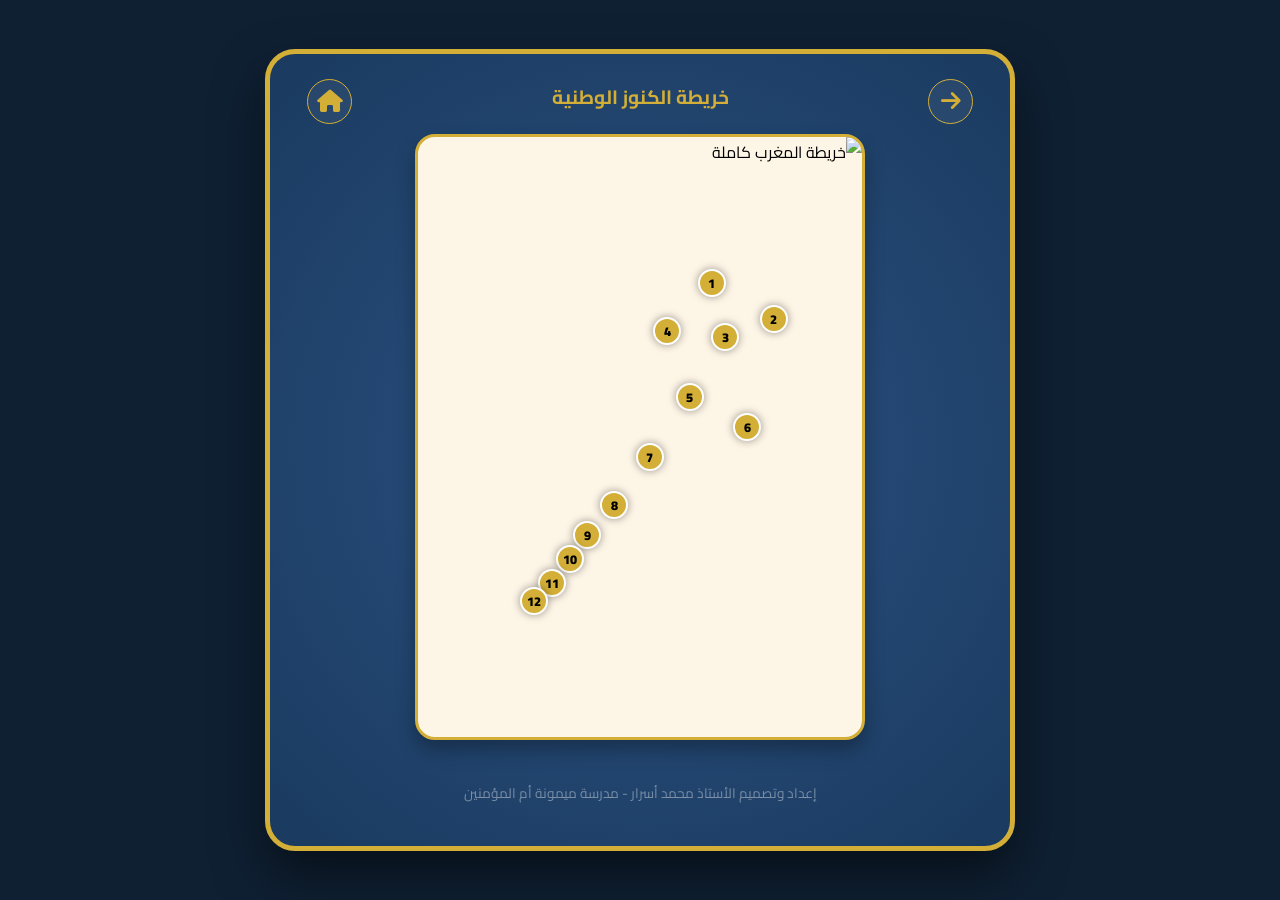
==== map_challenge.html @ 2861bd48 "Refactor map container and map styles Updated the .map-container and .morocco-map styles to improve " ====
<!DOCTYPE html>
<html lang="ar" dir="rtl">
<head>
    <meta charset="UTF-8">
    <meta name="viewport" content="width=device-width, initial-scale=1.0">
    <title>خريطة الكنوز - ميدان المعرفة</title>
    <link href="https://fonts.googleapis.com/css2?family=Cairo:wght@400;700;900&display=swap" rel="stylesheet">
    <link rel="stylesheet" href="https://cdnjs.cloudflare.com/ajax/libs/font-awesome/6.0.0/css/all.min.css">
    <link rel="stylesheet" href="style.css">
    <style>
        /* شريط الفرق */
        #teams-header {
            display: flex;
            justify-content: center;
            gap: 10px;
            width: 100%;
            margin: 15px 0;
            flex-wrap: wrap;
        }

        .team-score-box {
            background: rgba(255, 255, 255, 0.1);
            border: 1px solid var(--accent-color);
            padding: 5px 12px;
            border-radius: 12px;
            display: flex;
            flex-direction: column;
            align-items: center;
            min-width: 80px;
        }

        /* الحاوية الطولية لإصلاح مشكلة النزول */
/* الحاوية الطولية - نسخة الإصلاح الفوري */
.map-container {
    position: relative;
    width: 92%;
    max-width: 450px;
    min-height: 600px; /* هذا السطر يمنع الانكماش الذي ظهر في الصورة */
    margin: 10px auto;
    border: 3px solid var(--accent-color);
    border-radius: 20px;
    background: #fdf5e6;
    box-shadow: 0 10px 20px rgba(0,0,0,0.3);
    overflow: hidden;
}

.morocco-map {
    width: 100%;
    height: auto;
    min-height: 600px; /* لضمان تمدد الصورة طولياً */
    display: block;
    object-fit: cover;
}


        /* تنسيق النقاط الـ 12 */
        .map-point {
            position: absolute;
            width: 28px;
            height: 28px;
            background: var(--accent-color);
            border: 2px solid #fff;
            border-radius: 50%;
            display: flex;
            justify-content: center;
            align-items: center;
            color: #000;
            font-weight: 900;
            font-size: 0.8rem;
            cursor: pointer;
            box-shadow: 0 0 8px rgba(0,0,0,0.4);
            z-index: 10;
            transition: transform 0.2s;
        }

        .map-point:active { transform: scale(0.8); }

        /* الإحداثيات الدقيقة للخريطة الطولية (Portrait) */
        .p1 { top: 22%; left: 63%; }  /* طنجة */
        .p2 { top: 28%; left: 77%; }  /* وجدة */
        .p3 { top: 31%; left: 66%; }  /* فاس */
        .p4 { top: 30%; left: 53%; }  /* الرباط */
        .p5 { top: 41%; left: 58%; }  /* مراكش */
        .p6 { top: 46%; left: 71%; }  /* تافيلالت */
        .p7 { top: 51%; left: 49%; }  /* أكادير */
        .p8 { top: 59%; left: 41%; }  /* كلميم */
        .p9 { top: 64%; left: 35%; }  /* العيون */
        .p10 { top: 68%; left: 31%; } /* بوجدور */
        .p11 { top: 72%; left: 27%; } /* الداخلة */
        .p12 { top: 75%; left: 23%; } /* الكويرة */

        /* نافذة السؤال */
        .question-overlay {
            position: fixed;
            top: 0; left: 0; width: 100%; height: 100%;
            background: rgba(0,0,0,0.9);
            display: none;
            justify-content: center;
            align-items: center;
            z-index: 1000;
        }

        .question-card {
            background: #2c3e50;
            padding: 25px;
            border-radius: 20px;
            border: 3px solid var(--accent-color);
            width: 85%;
            text-align: center;
        }
    </style>
</head>
<body>

<div class="app-container">
    <div class="top-nav">
        <div class="nav-icon" onclick="location.href='modes.html'"><i class="fas fa-arrow-right"></i></div>
        <h2 style="color: var(--accent-color); font-size: 1.2rem;">خريطة الكنوز الوطنية</h2>
        <div class="nav-icon" onclick="location.href='index.html'"><i class="fas fa-home"></i></div>
    </div>

    <div id="teams-header"></div>

    <div class="map-container">
        <!-- تأكد من تسمية الصورة في مجلدك بهذا الاسم بالضبط -->
        <img src="watermarked_img_9363607304584003144.png" class="morocco-map" alt="خريطة المغرب كاملة">
        
        <div class="map-point p1" onclick="showQuestion(1)">1</div>
        <div class="map-point p2" onclick="showQuestion(2)">2</div>
        <div class="map-point p3" onclick="showQuestion(3)">3</div>
        <div class="map-point p4" onclick="showQuestion(4)">4</div>
        <div class="map-point p5" onclick="showQuestion(5)">5</div>
        <div class="map-point p6" onclick="showQuestion(6)">6</div>
        <div class="map-point p7" onclick="showQuestion(7)">7</div>
        <div class="map-point p8" onclick="showQuestion(8)">8</div>
        <div class="map-point p9" onclick="showQuestion(9)">9</div>
        <div class="map-point p10" onclick="showQuestion(10)">10</div>
        <div class="map-point p11" onclick="showQuestion(11)">11</div>
        <div class="map-point p12" onclick="showQuestion(12)">12</div>
    </div>

    <div id="qOverlay" class="question-overlay">
        <div class="question-card">
            <h3 id="qTitle" style="color: var(--accent-color); margin-bottom: 15px;"></h3>
            <div id="qContent" style="color: white; font-size: 1.1rem; margin-bottom: 20px;"></div>
            <button onclick="closeQuestion()" class="start-action" style="width:100%">إغلاق</button>
        </div>
    </div>

    <div class="master-signature">
        إعداد وتصميم الأستاذ محمد أسرار - مدرسة ميمونة أم المؤمنين
    </div>
</div>

<script>
    document.addEventListener('DOMContentLoaded', () => {
        const teams = JSON.parse(localStorage.getItem('midan_teams'));
        const header = document.getElementById('teams-header');
        if (teams && header) {
            teams.forEach(team => {
                header.innerHTML += `
                    <div class="team-score-box">
                        <span class="team-name">${team.name}</span>
                        <span class="team-points">${team.score} ن</span>
                    </div>`;
            });
        }
    });

    function showQuestion(num) {
        const overlay = document.getElementById('qOverlay');
        const content = document.getElementById('qContent');
        const title = document.getElementById('qTitle');
        title.innerText = `الكنز رقم ${num}`;
        content.innerText = "السؤال قادم من بنك الأسئلة الخاص بالأستاذ محمد أسرار...";
        overlay.style.display = 'flex';
    }

    function closeQuestion() {
        document.getElementById('qOverlay').style.display = 'none';
    }
</script>

</body>
</html>
---- style.css ----
:root {
    --primary-color: #1a3a5f;
    --accent-color: #d4af37;
    --bg-gradient: radial-gradient(circle, #2c5384 0%, #1a3a5f 100%);
    --white: #ffffff;
    --text-faded: rgba(255, 255, 255, 0.4);
}

* { box-sizing: border-box; margin: 0; padding: 0; }

body {
    font-family: 'Cairo', sans-serif;
    background-color: #0f2033;
    display: flex;
    justify-content: center;
    align-items: center;
    min-height: 100vh;
    padding: 10px;
}

.app-container {
    background: var(--bg-gradient);
    width: 100%;
    max-width: 750px;
    min-height: 85vh;
    border-radius: 30px;
    position: relative;
    display: flex;
    flex-direction: column;
    align-items: center;
    justify-content: space-between;
    padding: 40px 20px;
    box-shadow: 0 25px 50px rgba(0,0,0,0.5);
    border: 5px solid var(--accent-color);
}

.top-nav {
    position: absolute;
    top: 25px;
    width: 90%;
    display: flex;
    justify-content: space-between;
    z-index: 10;
}

.nav-icon {
    color: var(--accent-color);
    font-size: 1.4rem;
    cursor: pointer;
    background: rgba(255, 255, 255, 0.05);
    width: 45px;
    height: 45px;
    display: flex;
    justify-content: center;
    align-items: center;
    border-radius: 50%;
    border: 1px solid var(--accent-color);
    transition: 0.3s;
}

.nav-icon:hover {
    background: var(--accent-color);
    color: var(--primary-color);
}

.center-logo-area {
    flex: 1;
    display: flex;
    flex-direction: column;
    justify-content: center;
    align-items: center;
    margin-bottom: 20px;
    width: 100%;
}

.logo-frame {
    width: clamp(180px, 35vw, 250px);
    height: clamp(180px, 35vw, 250px);
    border-radius: 50%;
    border: 6px double var(--accent-color);
    display: flex;
    justify-content: center;
    align-items: center;
    background: #fff;
    box-shadow: 0 0 40px rgba(212, 175, 55, 0.4);
    margin-bottom: 15px;
    overflow: hidden;
}

.logo-frame img {
    width: 100%;
    height: 100%;
    object-fit: cover;
}

h1 {
    color: var(--accent-color);
    font-weight: 900;
    font-size: clamp(1.8rem, 6vw, 2.8rem);
    text-align: center;
    text-shadow: 2px 2px 5px rgba(0,0,0,0.3);
}

.interaction-box {
    width: 100%;
    max-width: 500px;
    text-align: center;
}

.instruction-text {
    color: white;
    margin-bottom: 12px;
}

.select-style {
    width: 100%;
    padding: 12px;
    border-radius: 12px;
    border: 2px solid var(--accent-color);
    background: var(--primary-color);
    color: var(--accent-color);
    font-family: 'Cairo';
    font-weight: bold;
    font-size: 1.1rem;
    cursor: pointer;
    outline: none;
    margin-bottom: 20px;
}

#teams-display {
    display: grid;
    grid-template-columns: repeat(auto-fit, minmax(130px, 1fr));
    gap: 10px;
    margin-top: 10px;
}

.team-input {
    padding: 12px;
    border-radius: 8px;
    border: none;
    text-align: center;
    font-family: 'Cairo';
    font-weight: bold;
    background: white;
    box-shadow: inset 0 2px 4px rgba(0,0,0,0.1);
}

.start-action {
    margin-top: 25px;
    padding: 15px 50px;
    border-radius: 40px;
    border: none;
    background: #27ae60;
    color: white;
    font-weight: bold;
    font-size: 1.2rem;
    cursor: pointer;
    display: none;
    box-shadow: 0 4px 15px rgba(39, 174, 96, 0.3);
    transition: 0.3s transform;
}

.start-action:active {
    transform: scale(0.95);
}

.master-signature {
    margin-top: 30px;
    font-size: 0.85rem;
    color: var(--text-faded);
    text-align: center;
}
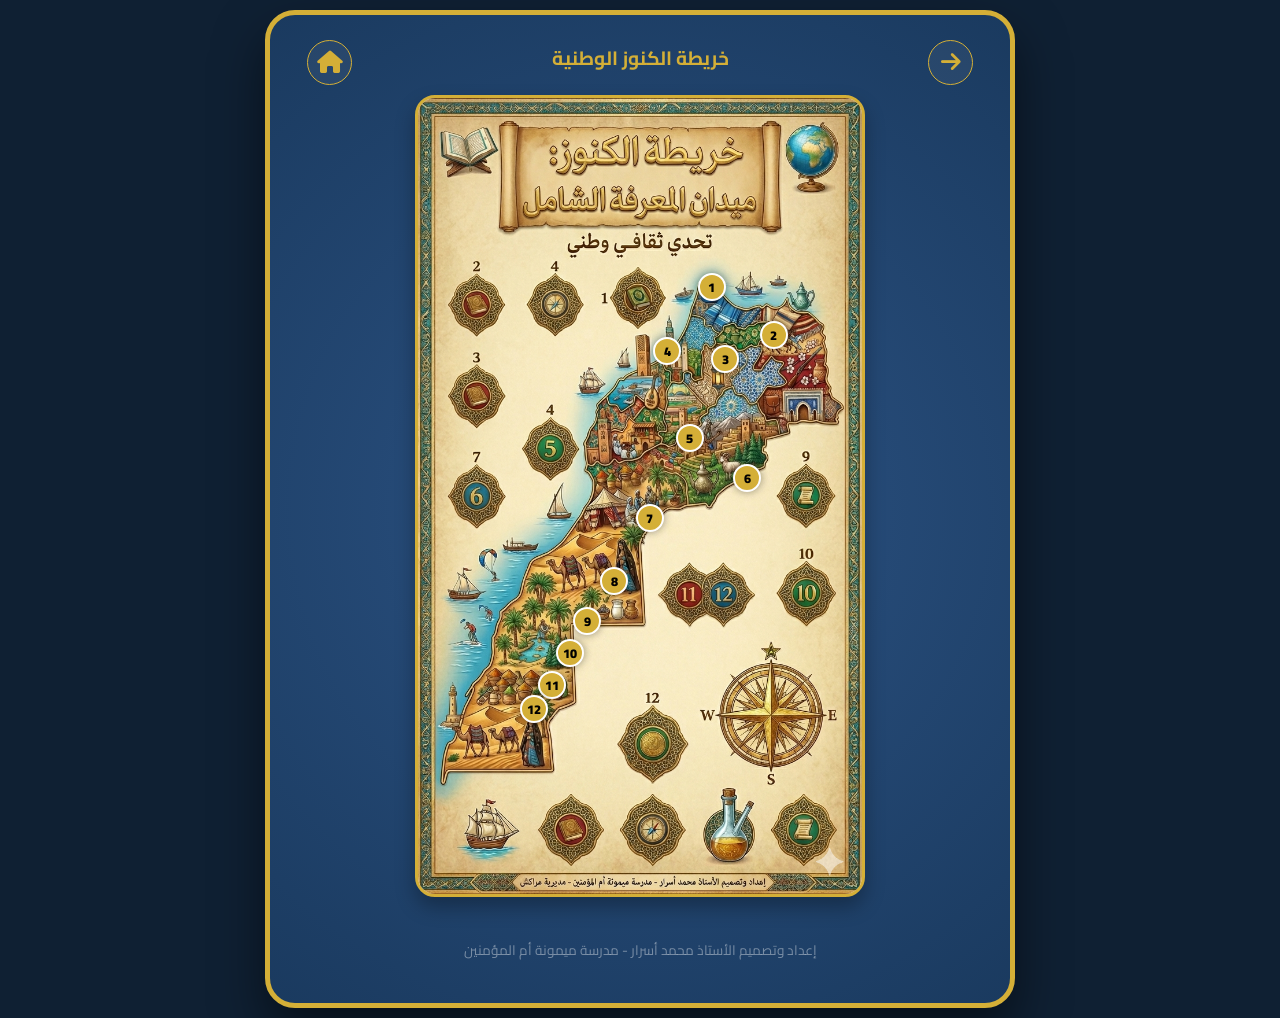
==== commit bf9776d6: "Update map image source in map_challenge.html" ====
--- a/map_challenge.html
+++ b/map_challenge.html
@@ -123,7 +123,7 @@
 
     <div class="map-container">
         <!-- تأكد من تسمية الصورة في مجلدك بهذا الاسم بالضبط -->
-        <img src="watermarked_img_9363607304584003144.png" class="morocco-map" alt="خريطة المغرب كاملة">
+        <img src="map.png" class="morocco-map" alt="خريطة المغرب كاملة">
         
         <div class="map-point p1" onclick="showQuestion(1)">1</div>
         <div class="map-point p2" onclick="showQuestion(2)">2</div>
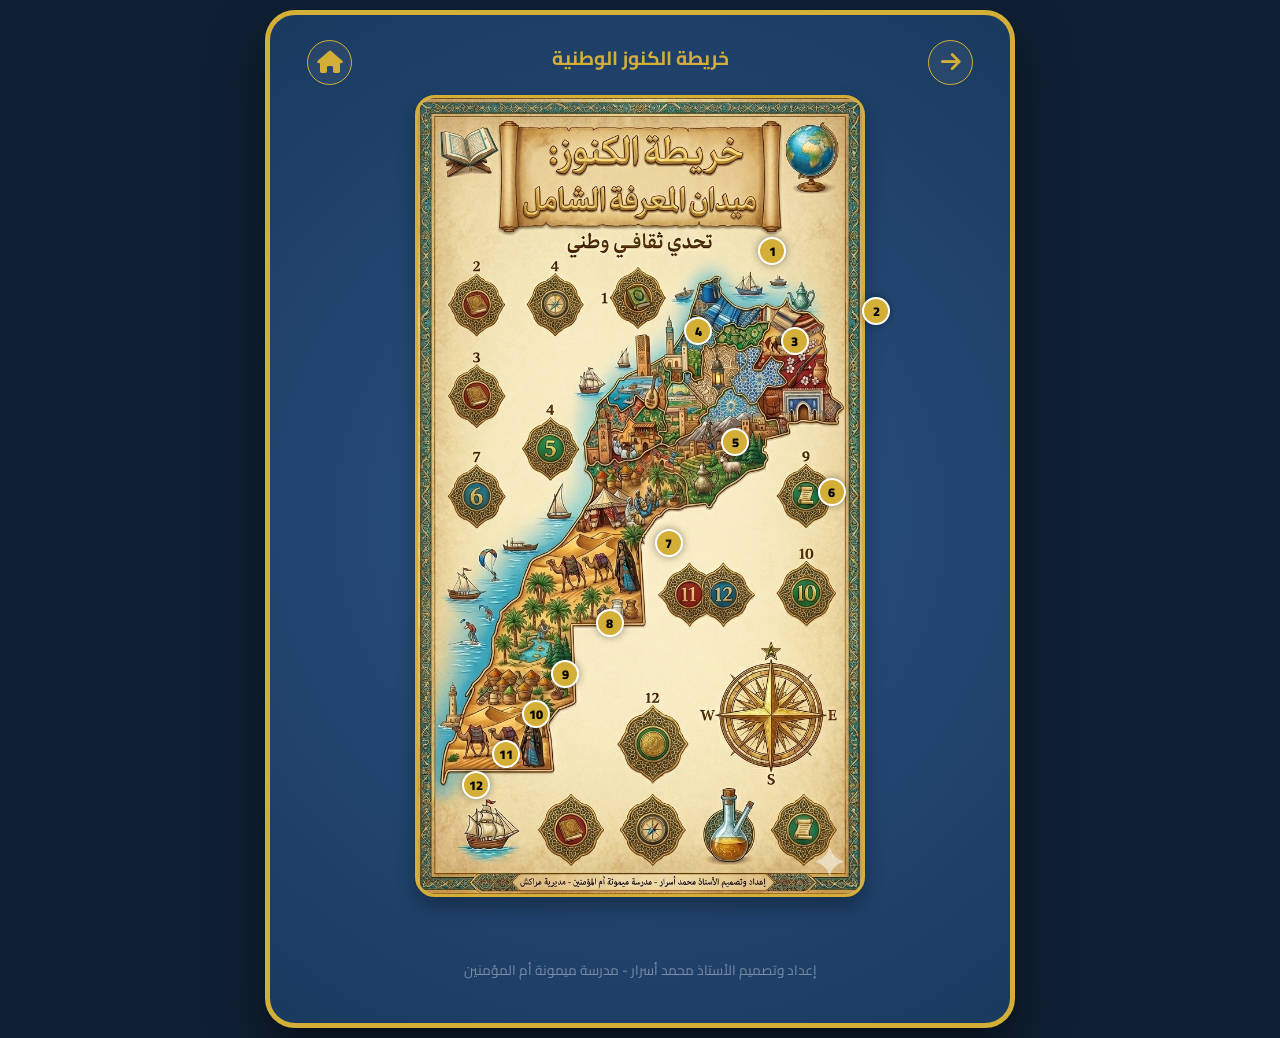
==== commit 3df47390: "Update map_challenge.html" ====
--- a/map_challenge.html
+++ b/map_challenge.html
@@ -32,6 +32,8 @@
         /* الحاوية الطولية لإصلاح مشكلة النزول */
 /* الحاوية الطولية - نسخة الإصلاح الفوري */
 .map-container {
+    <div id="flyer" class="flyer-dot"></div>
+    
     position: relative;
     width: 92%;
     max-width: 450px;
@@ -76,38 +78,63 @@
         .map-point:active { transform: scale(0.8); }
 
         /* الإحداثيات الدقيقة للخريطة الطولية (Portrait) */
-        .p1 { top: 22%; left: 63%; }  /* طنجة */
-        .p2 { top: 28%; left: 77%; }  /* وجدة */
-        .p3 { top: 31%; left: 66%; }  /* فاس */
-        .p4 { top: 30%; left: 53%; }  /* الرباط */
-        .p5 { top: 41%; left: 58%; }  /* مراكش */
-        .p6 { top: 46%; left: 71%; }  /* تافيلالت */
-        .p7 { top: 51%; left: 49%; }  /* أكادير */
-        .p8 { top: 59%; left: 41%; }  /* كلميم */
-        .p9 { top: 64%; left: 35%; }  /* العيون */
-        .p10 { top: 68%; left: 31%; } /* بوجدور */
-        .p11 { top: 72%; left: 27%; } /* الداخلة */
-        .p12 { top: 75%; left: 23%; } /* الكويرة */
+        /* الإحداثيات النهائية لتطابق أيقونات الخريطة الطولية */
+.p1 { top: 22%; left: 66%; }  
+.p2 { top: 28%; left: 80%; }  
+.p3 { top: 31%; left: 69%; }  
+.p4 { top: 30%; left: 56%; }  
+.p5 { top: 41%; left: 61%; }  
+.p6 { top: 46%; left: 74%; }  
+.p7 { top: 51%; left: 52%; }  
+.p8 { top: 59%; left: 44%; }  
+.p9 { top: 64%; left: 38%; }  
+.p10 { top: 68%; left: 34%; } 
+.p11 { top: 72%; left: 30%; } 
+.p12 { top: 75%; left: 26%; } 
+
+/* أنيميشن الشعاع الطائر */
+.flyer-dot {
+    position: absolute;
+    width: 25px;
+    height: 25px;
+    background: var(--accent-color);
+    border-radius: 50%;
+    box-shadow: 0 0 20px #fff;
+    z-index: 100;
+    display: none;
+    transition: all 0.7s cubic-bezier(0.175, 0.885, 0.32, 1.275);
+}
 
         /* نافذة السؤال */
-        .question-overlay {
-            position: fixed;
-            top: 0; left: 0; width: 100%; height: 100%;
-            background: rgba(0,0,0,0.9);
-            display: none;
-            justify-content: center;
-            align-items: center;
-            z-index: 1000;
-        }
-
-        .question-card {
-            background: #2c3e50;
-            padding: 25px;
-            border-radius: 20px;
-            border: 3px solid var(--accent-color);
-            width: 85%;
-            text-align: center;
-        }
+        let lastPoint = null;
+
+function showQuestion(num, element) {
+    const flyer = document.getElementById('flyer');
+    const overlay = document.getElementById('qOverlay');
+    
+    // إذا كانت هذه ليست المرة الأولى، اجعل الشعاع يطير
+    if (lastPoint) {
+        flyer.style.display = 'block';
+        flyer.style.top = lastPoint.style.top;
+        flyer.style.left = lastPoint.style.left;
+        
+        setTimeout(() => {
+            flyer.style.top = element.style.top;
+            flyer.style.left = element.style.left;
+        }, 10);
+    }
+    
+    lastPoint = element; // حفظ النقطة الحالية للمرة القادمة
+
+    // إظهار نافذة السؤال بعد انتهاء الطيران (700ms)
+    setTimeout(() => {
+        flyer.style.display = 'none';
+        document.getElementById('qTitle').innerText = `الكنز رقم ${num}`;
+        document.getElementById('qContent').innerText = "جاري جلب السؤال من بنك أسئلة الأستاذ محمد أسرار...";
+        overlay.style.display = 'flex';
+    }, 700);
+}
+
     </style>
 </head>
 <body>
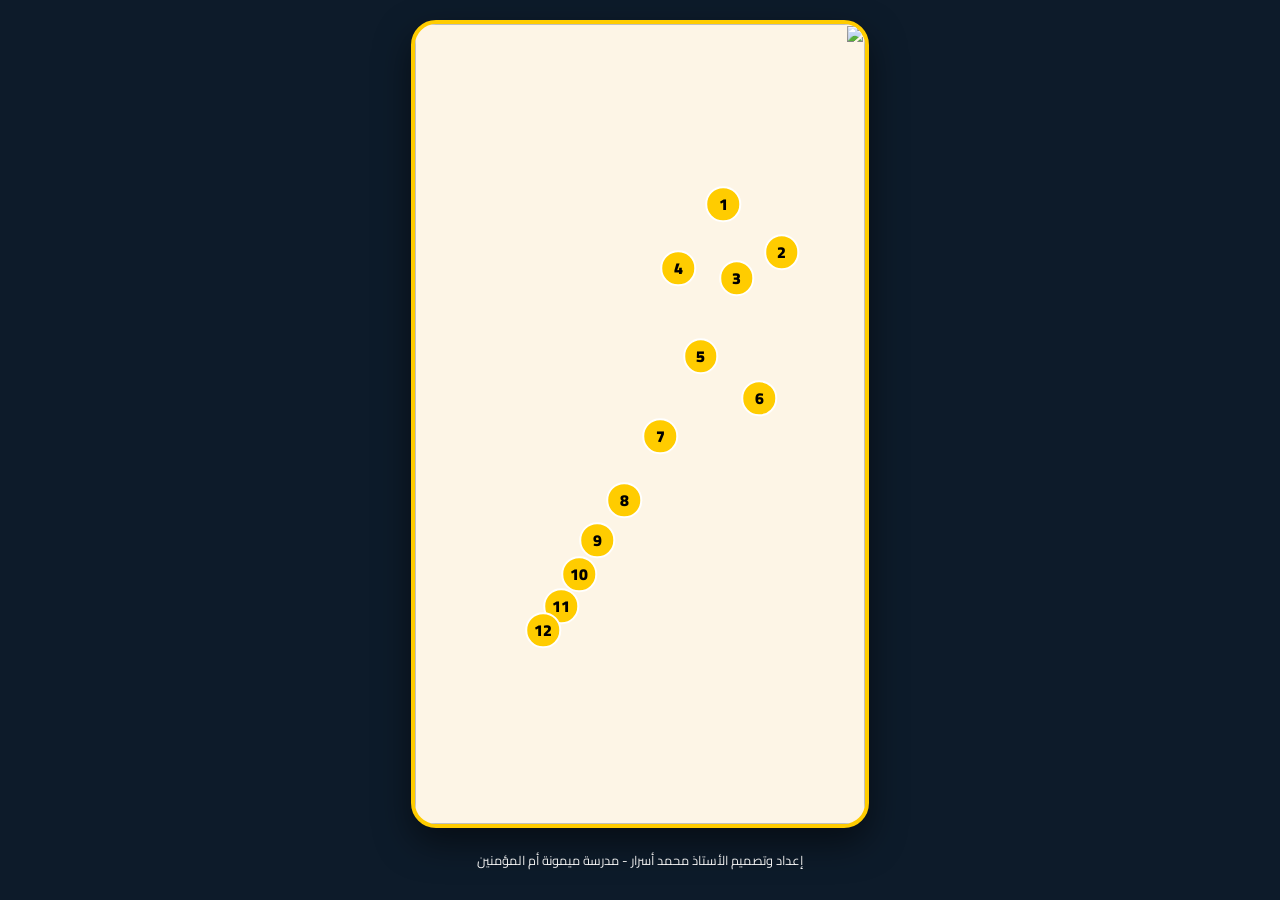
==== commit 6a10642b: "Update map_challenge.html" ====
--- a/map_challenge.html
+++ b/map_challenge.html
@@ -3,208 +3,151 @@
 <head>
     <meta charset="UTF-8">
     <meta name="viewport" content="width=device-width, initial-scale=1.0">
-    <title>خريطة الكنوز - ميدان المعرفة</title>
-    <link href="https://fonts.googleapis.com/css2?family=Cairo:wght@400;700;900&display=swap" rel="stylesheet">
-    <link rel="stylesheet" href="https://cdnjs.cloudflare.com/ajax/libs/font-awesome/6.0.0/css/all.min.css">
-    <link rel="stylesheet" href="style.css">
+    <title>خريطة الكنوز - ميدان المعرفة الشامل</title>
+    <link href="https://fonts.googleapis.com/css2?family=Cairo:wght@700;900&display=swap" rel="stylesheet">
     <style>
-        /* شريط الفرق */
-        #teams-header {
-            display: flex;
-            justify-content: center;
-            gap: 10px;
-            width: 100%;
-            margin: 15px 0;
-            flex-wrap: wrap;
+        :root { --accent-color: #ffcc00; }
+        body { background-color: #0d1b2a; font-family: 'Cairo', sans-serif; margin: 0; padding: 0; }
+
+        /* الحاوية المرنة للحاسوب والهاتف */
+        .map-container {
+            position: relative;
+            width: 95%;
+            max-width: 450px; /* يحافظ على تناسقها في الحاسوب */
+            aspect-ratio: 9 / 16; /* يثبت نسبة أبعاد الصورة */
+            margin: 20px auto;
+            border: 4px solid var(--accent-color);
+            border-radius: 25px;
+            background: #fdf5e6;
+            overflow: hidden;
+            box-shadow: 0 15px 35px rgba(0,0,0,0.5);
         }
 
-        .team-score-box {
-            background: rgba(255, 255, 255, 0.1);
-            border: 1px solid var(--accent-color);
-            padding: 5px 12px;
-            border-radius: 12px;
-            display: flex;
-            flex-direction: column;
-            align-items: center;
-            min-width: 80px;
+        .morocco-map {
+            width: 100%;
+            height: 100%;
+            display: block;
+            object-fit: cover;
         }
 
-        /* الحاوية الطولية لإصلاح مشكلة النزول */
-/* الحاوية الطولية - نسخة الإصلاح الفوري */
-.map-container {
-    <div id="flyer" class="flyer-dot"></div>
-    
-    position: relative;
-    width: 92%;
-    max-width: 450px;
-    min-height: 600px; /* هذا السطر يمنع الانكماش الذي ظهر في الصورة */
-    margin: 10px auto;
-    border: 3px solid var(--accent-color);
-    border-radius: 20px;
-    background: #fdf5e6;
-    box-shadow: 0 10px 20px rgba(0,0,0,0.3);
-    overflow: hidden;
-}
-
-.morocco-map {
-    width: 100%;
-    height: auto;
-    min-height: 600px; /* لضمان تمدد الصورة طولياً */
-    display: block;
-    object-fit: cover;
-}
-
-
-        /* تنسيق النقاط الـ 12 */
+        /* تنسيق النقاط - مرن بالنسبة المئوية */
         .map-point {
             position: absolute;
-            width: 28px;
-            height: 28px;
+            width: 7%; /* حجم النقطة يتغير آلياً مع حجم الخريطة */
+            aspect-ratio: 1/1;
             background: var(--accent-color);
-            border: 2px solid #fff;
+            color: #000;
             border-radius: 50%;
             display: flex;
             justify-content: center;
             align-items: center;
-            color: #000;
             font-weight: 900;
-            font-size: 0.8rem;
+            font-size: clamp(10px, 3vw, 16px); /* حجم خط مرن */
+            border: 2px solid #fff;
             cursor: pointer;
-            box-shadow: 0 0 8px rgba(0,0,0,0.4);
             z-index: 10;
+            transform: translate(-50%, -50%); /* يضمن تمركز النقطة فوق الزخرفة */
             transition: transform 0.2s;
         }
 
-        .map-point:active { transform: scale(0.8); }
+        .map-point:hover { transform: translate(-50%, -50%) scale(1.2); }
 
-        /* الإحداثيات الدقيقة للخريطة الطولية (Portrait) */
-        /* الإحداثيات النهائية لتطابق أيقونات الخريطة الطولية */
-.p1 { top: 22%; left: 66%; }  
-.p2 { top: 28%; left: 80%; }  
-.p3 { top: 31%; left: 69%; }  
-.p4 { top: 30%; left: 56%; }  
-.p5 { top: 41%; left: 61%; }  
-.p6 { top: 46%; left: 74%; }  
-.p7 { top: 51%; left: 52%; }  
-.p8 { top: 59%; left: 44%; }  
-.p9 { top: 64%; left: 38%; }  
-.p10 { top: 68%; left: 34%; } 
-.p11 { top: 72%; left: 30%; } 
-.p12 { top: 75%; left: 26%; } 
+        /* الإحداثيات النهائية الدقيقة (بناءً على الصورة 1000046152.jpg) */
+        .p1 { top: 22.5%; left: 68.5%; }  
+        .p2 { top: 28.5%; left: 81.5%; }  
+        .p3 { top: 31.8%; left: 71.5%; }  
+        .p4 { top: 30.5%; left: 58.5%; }  
+        .p5 { top: 41.5%; left: 63.5%; }  
+        .p6 { top: 46.8%; left: 76.5%; }  
+        .p7 { top: 51.5%; left: 54.5%; }  
+        .p8 { top: 59.5%; left: 46.5%; }  
+        .p9 { top: 64.5%; left: 40.5%; }  
+        .p10 { top: 68.8%; left: 36.5%; } 
+        .p11 { top: 72.8%; left: 32.5%; } 
+        .p12 { top: 75.8%; left: 28.5%; } 
 
-/* أنيميشن الشعاع الطائر */
-.flyer-dot {
-    position: absolute;
-    width: 25px;
-    height: 25px;
-    background: var(--accent-color);
-    border-radius: 50%;
-    box-shadow: 0 0 20px #fff;
-    z-index: 100;
-    display: none;
-    transition: all 0.7s cubic-bezier(0.175, 0.885, 0.32, 1.275);
-}
+        /* أنيميشن الشعاع الطائر */
+        .flyer-dot {
+            position: absolute;
+            width: 6%;
+            aspect-ratio: 1/1;
+            background: gold;
+            border-radius: 50%;
+            box-shadow: 0 0 20px #fff;
+            z-index: 100;
+            display: none;
+            pointer-events: none;
+            transition: all 0.7s cubic-bezier(0.175, 0.885, 0.32, 1.275);
+            transform: translate(-50%, -50%);
+        }
 
-        /* نافذة السؤال */
-        let lastPoint = null;
-
-function showQuestion(num, element) {
-    const flyer = document.getElementById('flyer');
-    const overlay = document.getElementById('qOverlay');
-    
-    // إذا كانت هذه ليست المرة الأولى، اجعل الشعاع يطير
-    if (lastPoint) {
-        flyer.style.display = 'block';
-        flyer.style.top = lastPoint.style.top;
-        flyer.style.left = lastPoint.style.left;
-        
-        setTimeout(() => {
-            flyer.style.top = element.style.top;
-            flyer.style.left = element.style.left;
-        }, 10);
-    }
-    
-    lastPoint = element; // حفظ النقطة الحالية للمرة القادمة
-
-    // إظهار نافذة السؤال بعد انتهاء الطيران (700ms)
-    setTimeout(() => {
-        flyer.style.display = 'none';
-        document.getElementById('qTitle').innerText = `الكنز رقم ${num}`;
-        document.getElementById('qContent').innerText = "جاري جلب السؤال من بنك أسئلة الأستاذ محمد أسرار...";
-        overlay.style.display = 'flex';
-    }, 700);
-}
-
+        .master-signature {
+            text-align: center;
+            color: white;
+            font-size: 0.8rem;
+            margin-bottom: 20px;
+        }
     </style>
 </head>
 <body>
 
-<div class="app-container">
-    <div class="top-nav">
-        <div class="nav-icon" onclick="location.href='modes.html'"><i class="fas fa-arrow-right"></i></div>
-        <h2 style="color: var(--accent-color); font-size: 1.2rem;">خريطة الكنوز الوطنية</h2>
-        <div class="nav-icon" onclick="location.href='index.html'"><i class="fas fa-home"></i></div>
-    </div>
+<div class="map-container">
+    <!-- صورة الخريطة -->
+    <img src="watermarked_img_9363607304584003144.png" class="morocco-map">
+    
+    <!-- عنصر الشعاع الطائر -->
+    <div id="flyer" class="flyer-dot"></div>
+    
+    <!-- نقاط الكنوز -->
+    <div class="map-point p1" onclick="showQuestion(1, this)">1</div>
+    <div class="map-point p2" onclick="showQuestion(2, this)">2</div>
+    <div class="map-point p3" onclick="showQuestion(3, this)">3</div>
+    <div class="map-point p4" onclick="showQuestion(4, this)">4</div>
+    <div class="map-point p5" onclick="showQuestion(5, this)">5</div>
+    <div class="map-point p6" onclick="showQuestion(6, this)">6</div>
+    <div class="map-point p7" onclick="showQuestion(7, this)">7</div>
+    <div class="map-point p8" onclick="showQuestion(8, this)">8</div>
+    <div class="map-point p9" onclick="showQuestion(9, this)">9</div>
+    <div class="map-point p10" onclick="showQuestion(10, this)">10</div>
+    <div class="map-point p11" onclick="showQuestion(11, this)">11</div>
+    <div class="map-point p12" onclick="showQuestion(12, this)">12</div>
+</div>
 
-    <div id="teams-header"></div>
-
-    <div class="map-container">
-        <!-- تأكد من تسمية الصورة في مجلدك بهذا الاسم بالضبط -->
-        <img src="map.png" class="morocco-map" alt="خريطة المغرب كاملة">
-        
-        <div class="map-point p1" onclick="showQuestion(1)">1</div>
-        <div class="map-point p2" onclick="showQuestion(2)">2</div>
-        <div class="map-point p3" onclick="showQuestion(3)">3</div>
-        <div class="map-point p4" onclick="showQuestion(4)">4</div>
-        <div class="map-point p5" onclick="showQuestion(5)">5</div>
-        <div class="map-point p6" onclick="showQuestion(6)">6</div>
-        <div class="map-point p7" onclick="showQuestion(7)">7</div>
-        <div class="map-point p8" onclick="showQuestion(8)">8</div>
-        <div class="map-point p9" onclick="showQuestion(9)">9</div>
-        <div class="map-point p10" onclick="showQuestion(10)">10</div>
-        <div class="map-point p11" onclick="showQuestion(11)">11</div>
-        <div class="map-point p12" onclick="showQuestion(12)">12</div>
-    </div>
-
-    <div id="qOverlay" class="question-overlay">
-        <div class="question-card">
-            <h3 id="qTitle" style="color: var(--accent-color); margin-bottom: 15px;"></h3>
-            <div id="qContent" style="color: white; font-size: 1.1rem; margin-bottom: 20px;"></div>
-            <button onclick="closeQuestion()" class="start-action" style="width:100%">إغلاق</button>
-        </div>
-    </div>
-
-    <div class="master-signature">
-        إعداد وتصميم الأستاذ محمد أسرار - مدرسة ميمونة أم المؤمنين
-    </div>
+<div class="master-signature">
+    إعداد وتصميم الأستاذ محمد أسرار - مدرسة ميمونة أم المؤمنين
 </div>
 
 <script>
-    document.addEventListener('DOMContentLoaded', () => {
-        const teams = JSON.parse(localStorage.getItem('midan_teams'));
-        const header = document.getElementById('teams-header');
-        if (teams && header) {
-            teams.forEach(team => {
-                header.innerHTML += `
-                    <div class="team-score-box">
-                        <span class="team-name">${team.name}</span>
-                        <span class="team-points">${team.score} ن</span>
-                    </div>`;
-            });
+    let lastPoint = null;
+
+    function showQuestion(num, element) {
+        const flyer = document.getElementById('flyer');
+        
+        // جلب الإحداثيات بالنسبة المئوية
+        const targetTop = element.style.top || window.getComputedStyle(element).top;
+        const targetLeft = element.style.left || window.getComputedStyle(element).left;
+
+        if (lastPoint) {
+            // إعداد نقطة الانطلاق
+            flyer.style.display = 'block';
+            flyer.style.top = lastPoint.style.top || window.getComputedStyle(lastPoint).top;
+            flyer.style.left = lastPoint.style.left || window.getComputedStyle(lastPoint).left;
+            
+            // بدء الطيران
+            setTimeout(() => {
+                flyer.style.top = targetTop;
+                flyer.style.left = targetLeft;
+            }, 50);
         }
-    });
 
-    function showQuestion(num) {
-        const overlay = document.getElementById('qOverlay');
-        const content = document.getElementById('qContent');
-        const title = document.getElementById('qTitle');
-        title.innerText = `الكنز رقم ${num}`;
-        content.innerText = "السؤال قادم من بنك الأسئلة الخاص بالأستاذ محمد أسرار...";
-        overlay.style.display = 'flex';
-    }
+        lastPoint = element;
 
-    function closeQuestion() {
-        document.getElementById('qOverlay').style.display = 'none';
+        // فتح السؤال بعد الوصول
+        setTimeout(() => {
+            flyer.style.display = 'none';
+            console.log("فتح كنز رقم: " + num);
+            // أضف هنا الكود الذي يظهر نافذة السؤال
+        }, 800);
     }
 </script>
 
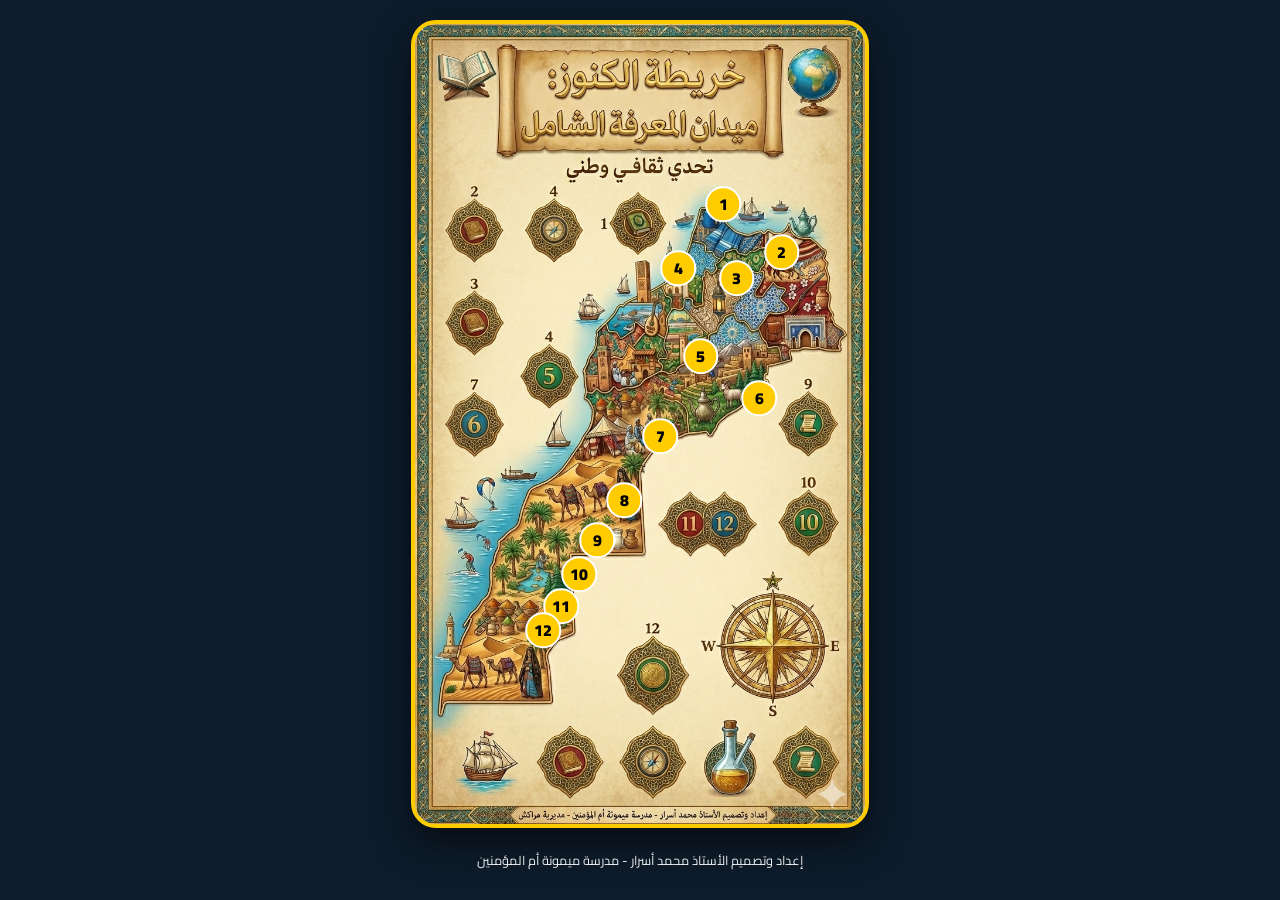
==== commit 2bb1293a: "Update map image source in map_challenge.html" ====
--- a/map_challenge.html
+++ b/map_challenge.html
@@ -93,7 +93,7 @@
 
 <div class="map-container">
     <!-- صورة الخريطة -->
-    <img src="watermarked_img_9363607304584003144.png" class="morocco-map">
+    <img src="map.png" class="morocco-map">
     
     <!-- عنصر الشعاع الطائر -->
     <div id="flyer" class="flyer-dot"></div>
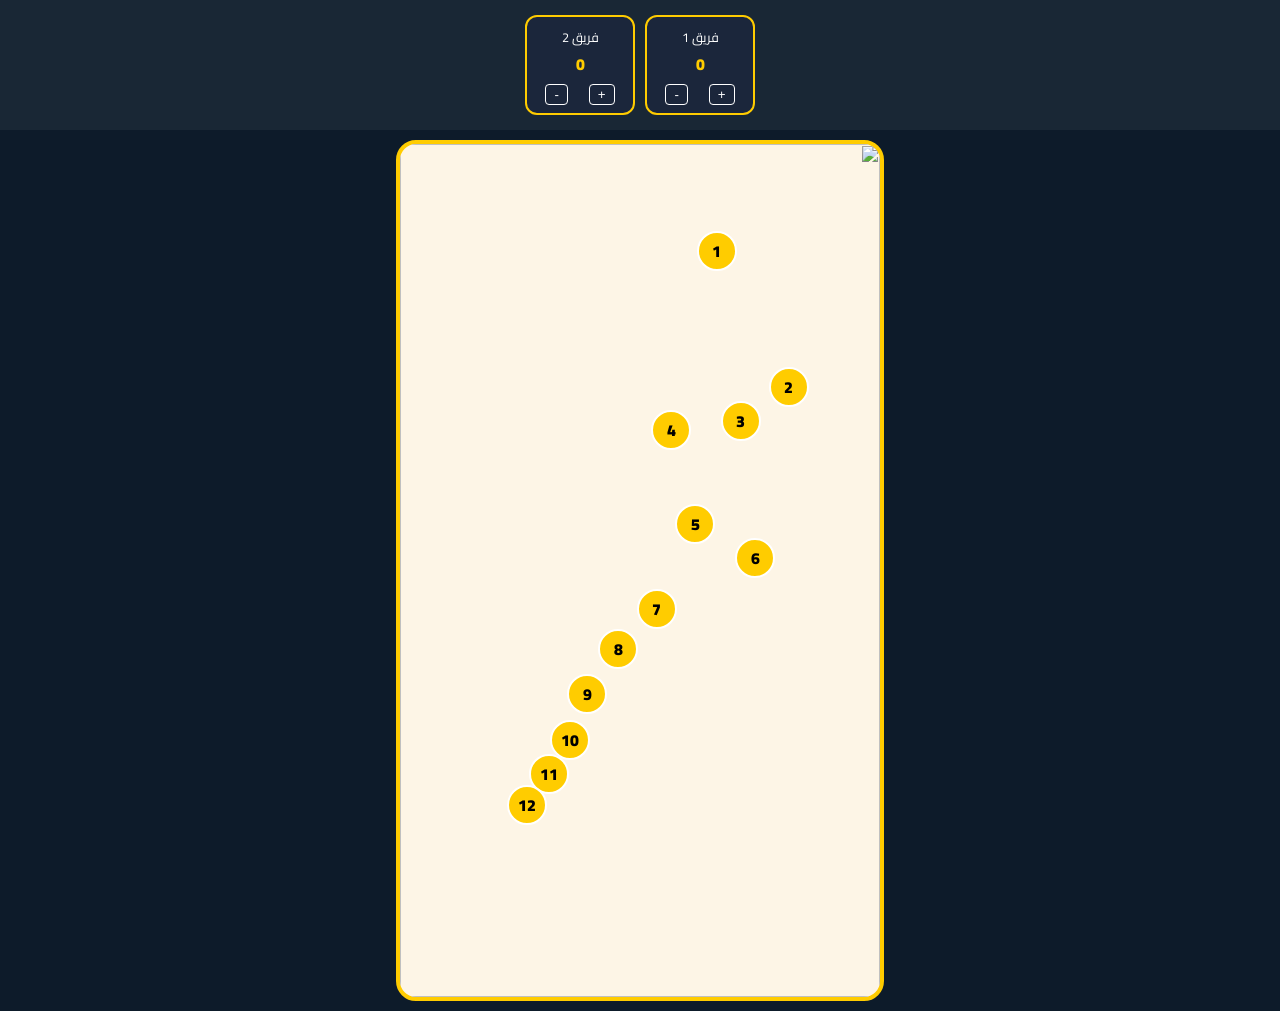
==== commit 524eb9bd: "Update title and improve scoreboard functionality" ====
--- a/map_challenge.html
+++ b/map_challenge.html
@@ -3,37 +3,52 @@
 <head>
     <meta charset="UTF-8">
     <meta name="viewport" content="width=device-width, initial-scale=1.0">
-    <title>خريطة الكنوز - ميدان المعرفة الشامل</title>
+    <title>ميدان المعرفة - خريطة الكنوز</title>
     <link href="https://fonts.googleapis.com/css2?family=Cairo:wght@700;900&display=swap" rel="stylesheet">
+    <link rel="stylesheet" href="https://cdnjs.cloudflare.com/ajax/libs/font-awesome/6.0.0/css/all.min.css">
     <style>
-        :root { --accent-color: #ffcc00; }
-        body { background-color: #0d1b2a; font-family: 'Cairo', sans-serif; margin: 0; padding: 0; }
+        :root { --accent-color: #ffcc00; --dark-bg: #0d1b2a; }
+        body { background-color: var(--dark-bg); font-family: 'Cairo', sans-serif; margin: 0; color: white; }
 
-        /* الحاوية المرنة للحاسوب والهاتف */
+        /* لوحة تحكم الفرق (أعلى الخريطة) */
+        .scoreboard {
+            display: flex;
+            justify-content: center;
+            gap: 10px;
+            padding: 15px;
+            flex-wrap: wrap;
+            background: rgba(255,255,255,0.05);
+        }
+        .team-card {
+            background: #1b263b;
+            border: 2px solid var(--accent-color);
+            padding: 8px;
+            border-radius: 12px;
+            text-align: center;
+            min-width: 90px;
+        }
+        .score-controls { display: flex; justify-content: space-around; margin-top: 5px; }
+        .btn-score { background: none; border: 1px solid white; color: white; cursor: pointer; border-radius: 4px; padding: 2px 8px; }
+        .btn-score:hover { background: var(--accent-color); color: black; }
+
+        /* حاوية الخريطة المرنة */
         .map-container {
             position: relative;
             width: 95%;
-            max-width: 450px; /* يحافظ على تناسقها في الحاسوب */
-            aspect-ratio: 9 / 16; /* يثبت نسبة أبعاد الصورة */
-            margin: 20px auto;
+            max-width: 480px;
+            aspect-ratio: 9 / 16;
+            margin: 10px auto;
             border: 4px solid var(--accent-color);
-            border-radius: 25px;
+            border-radius: 20px;
             background: #fdf5e6;
             overflow: hidden;
-            box-shadow: 0 15px 35px rgba(0,0,0,0.5);
         }
+        .morocco-map { width: 100%; height: 100%; display: block; object-fit: cover; }
 
-        .morocco-map {
-            width: 100%;
-            height: 100%;
-            display: block;
-            object-fit: cover;
-        }
-
-        /* تنسيق النقاط - مرن بالنسبة المئوية */
+        /* إحداثيات مصححة بناءً على 1000046210.jpg (الخط الساحلي) */
         .map-point {
             position: absolute;
-            width: 7%; /* حجم النقطة يتغير آلياً مع حجم الخريطة */
+            width: 7.5%;
             aspect-ratio: 1/1;
             background: var(--accent-color);
             color: #000;
@@ -42,114 +57,109 @@
             justify-content: center;
             align-items: center;
             font-weight: 900;
-            font-size: clamp(10px, 3vw, 16px); /* حجم خط مرن */
+            font-size: clamp(10px, 3.5vw, 16px);
             border: 2px solid #fff;
             cursor: pointer;
             z-index: 10;
-            transform: translate(-50%, -50%); /* يضمن تمركز النقطة فوق الزخرفة */
-            transition: transform 0.2s;
-        }
-
-        .map-point:hover { transform: translate(-50%, -50%) scale(1.2); }
-
-        /* الإحداثيات النهائية الدقيقة (بناءً على الصورة 1000046152.jpg) */
-        .p1 { top: 22.5%; left: 68.5%; }  
-        .p2 { top: 28.5%; left: 81.5%; }  
-        .p3 { top: 31.8%; left: 71.5%; }  
-        .p4 { top: 30.5%; left: 58.5%; }  
-        .p5 { top: 41.5%; left: 63.5%; }  
-        .p6 { top: 46.8%; left: 76.5%; }  
-        .p7 { top: 51.5%; left: 54.5%; }  
-        .p8 { top: 59.5%; left: 46.5%; }  
-        .p9 { top: 64.5%; left: 40.5%; }  
-        .p10 { top: 68.8%; left: 36.5%; } 
-        .p11 { top: 72.8%; left: 32.5%; } 
-        .p12 { top: 75.8%; left: 28.5%; } 
-
-        /* أنيميشن الشعاع الطائر */
-        .flyer-dot {
-            position: absolute;
-            width: 6%;
-            aspect-ratio: 1/1;
-            background: gold;
-            border-radius: 50%;
-            box-shadow: 0 0 20px #fff;
-            z-index: 100;
-            display: none;
-            pointer-events: none;
-            transition: all 0.7s cubic-bezier(0.175, 0.885, 0.32, 1.275);
             transform: translate(-50%, -50%);
         }
 
-        .master-signature {
-            text-align: center;
-            color: white;
-            font-size: 0.8rem;
-            margin-bottom: 20px;
+        /* تعديلات دقيقة جداً للأرقام لتقع فوق الأيقونات الذهبية تماماً */
+        .p1 { top: 12.5%; left: 66%; }  /* طنجة */
+        .p2 { top: 28.5%; left: 81%; }  /* وجدة */
+        .p3 { top: 32.5%; left: 71%; }  /* فاس */
+        .p4 { top: 33.5%; left: 56.5%; } /* الرباط */
+        .p5 { top: 44.5%; left: 61.5%; } /* مراكش */
+        .p6 { top: 48.5%; left: 74%; }  /* تافيلالت */
+        .p7 { top: 54.5%; left: 53.5%; } /* أكادير */
+        .p8 { top: 59.2%; left: 45.5%; } /* كلميم */
+        .p9 { top: 64.5%; left: 39%; }   /* العيون */
+        .p10 { top: 69.8%; left: 35.5%; } /* بوجدور */
+        .p11 { top: 73.8%; left: 31%; }   /* الداخلة */
+        .p12 { top: 77.5%; left: 26.5%; } /* الكويرة */
+
+        .flyer-dot {
+            position: absolute; width: 6%; aspect-ratio: 1/1; background: gold;
+            border-radius: 50%; box-shadow: 0 0 20px #fff; z-index: 100;
+            display: none; transition: all 0.7s cubic-bezier(0.175, 0.885, 0.32, 1.275);
+            transform: translate(-50%, -50%);
         }
     </style>
 </head>
 <body>
 
+<div class="scoreboard" id="scoreboard">
+    <!-- سيتم توليد الفرق هنا برمجياً -->
+</div>
+
 <div class="map-container">
-    <!-- صورة الخريطة -->
-    <img src="map.png" class="morocco-map">
-    
-    <!-- عنصر الشعاع الطائر -->
+    <img src="watermarked_img_9363607304584003144.png" class="morocco-map">
     <div id="flyer" class="flyer-dot"></div>
     
     <!-- نقاط الكنوز -->
-    <div class="map-point p1" onclick="showQuestion(1, this)">1</div>
-    <div class="map-point p2" onclick="showQuestion(2, this)">2</div>
-    <div class="map-point p3" onclick="showQuestion(3, this)">3</div>
-    <div class="map-point p4" onclick="showQuestion(4, this)">4</div>
-    <div class="map-point p5" onclick="showQuestion(5, this)">5</div>
-    <div class="map-point p6" onclick="showQuestion(6, this)">6</div>
-    <div class="map-point p7" onclick="showQuestion(7, this)">7</div>
-    <div class="map-point p8" onclick="showQuestion(8, this)">8</div>
-    <div class="map-point p9" onclick="showQuestion(9, this)">9</div>
-    <div class="map-point p10" onclick="showQuestion(10, this)">10</div>
-    <div class="map-point p11" onclick="showQuestion(11, this)">11</div>
-    <div class="map-point p12" onclick="showQuestion(12, this)">12</div>
-</div>
-
-<div class="master-signature">
-    إعداد وتصميم الأستاذ محمد أسرار - مدرسة ميمونة أم المؤمنين
+    <div class="map-point p1" onclick="handleStep(1, this)">1</div>
+    <div class="map-point p2" onclick="handleStep(2, this)">2</div>
+    <div class="map-point p3" onclick="handleStep(3, this)">3</div>
+    <div class="map-point p4" onclick="handleStep(4, this)">4</div>
+    <div class="map-point p5" onclick="handleStep(5, this)">5</div>
+    <div class="map-point p6" onclick="handleStep(6, this)">6</div>
+    <div class="map-point p7" onclick="handleStep(7, this)">7</div>
+    <div class="map-point p8" onclick="handleStep(8, this)">8</div>
+    <div class="map-point p9" onclick="handleStep(9, this)">9</div>
+    <div class="map-point p10" onclick="handleStep(10, this)">10</div>
+    <div class="map-point p11" onclick="handleStep(11, this)">11</div>
+    <div class="map-point p12" onclick="handleStep(12, this)">12</div>
 </div>
 
 <script>
+    // نظام إدارة الفرق واللوحة
+    let teams = JSON.parse(localStorage.getItem('midan_teams')) || [
+        {name: "فريق 1", score: 0}, {name: "فريق 2", score: 0}
+    ];
+
+    function renderScoreboard() {
+        const board = document.getElementById('scoreboard');
+        board.innerHTML = '';
+        teams.forEach((team, index) => {
+            board.innerHTML += `
+                <div class="team-card">
+                    <div style="font-size:0.8rem">${team.name}</div>
+                    <div id="score-${index}" style="font-weight:900; color:var(--accent-color)">${team.score}</div>
+                    <div class="score-controls">
+                        <button class="btn-score" onclick="updateScore(${index}, 5)">+</button>
+                        <button class="btn-score" onclick="updateScore(${index}, -5)">-</button>
+                    </div>
+                </div>`;
+        });
+    }
+
+    function updateScore(index, val) {
+        teams[index].score += val;
+        document.getElementById(`score-${index}`).innerText = teams[index].score;
+        localStorage.setItem('midan_teams', JSON.stringify(teams));
+    }
+
+    // نظام الطيران والأسئلة
     let lastPoint = null;
-
-    function showQuestion(num, element) {
+    function handleStep(num, element) {
         const flyer = document.getElementById('flyer');
-        
-        // جلب الإحداثيات بالنسبة المئوية
-        const targetTop = element.style.top || window.getComputedStyle(element).top;
-        const targetLeft = element.style.left || window.getComputedStyle(element).left;
-
         if (lastPoint) {
-            // إعداد نقطة الانطلاق
             flyer.style.display = 'block';
             flyer.style.top = lastPoint.style.top || window.getComputedStyle(lastPoint).top;
             flyer.style.left = lastPoint.style.left || window.getComputedStyle(lastPoint).left;
-            
-            // بدء الطيران
             setTimeout(() => {
-                flyer.style.top = targetTop;
-                flyer.style.left = targetLeft;
+                flyer.style.top = element.style.top || window.getComputedStyle(element).top;
+                flyer.style.left = element.style.left || window.getComputedStyle(element).left;
             }, 50);
         }
-
         lastPoint = element;
-
-        // فتح السؤال بعد الوصول
-        setTimeout(() => {
-            flyer.style.display = 'none';
-            console.log("فتح كنز رقم: " + num);
-            // أضف هنا الكود الذي يظهر نافذة السؤال
+        setTimeout(() => { 
+            flyer.style.display = 'none'; 
+            alert("سؤال الكنز " + num); // استبدلها بنافذة السؤال الخاصة بك
         }, 800);
     }
+
+    renderScoreboard();
 </script>
-
 </body>
 </html>
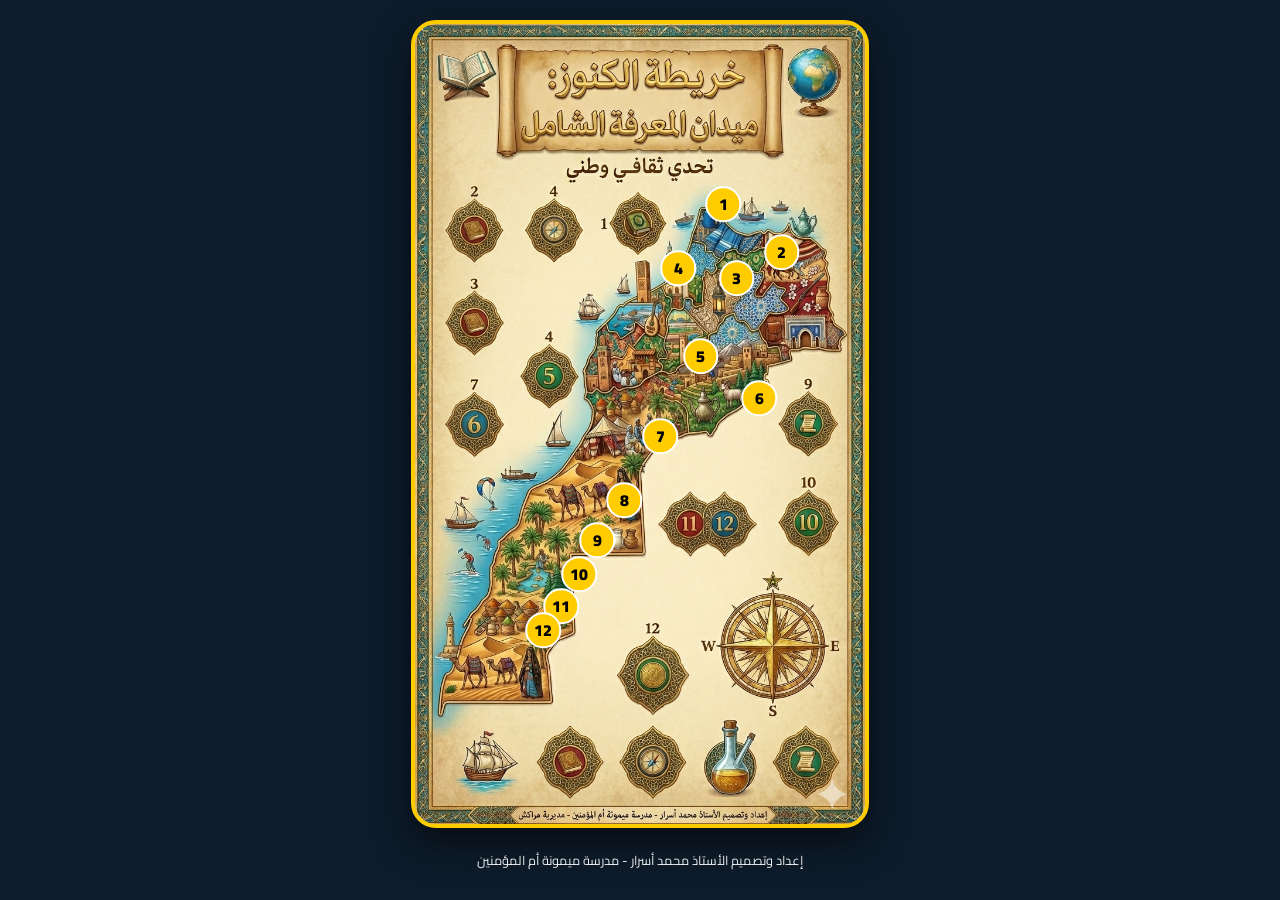
==== commit 8e2ed996: "Update map_challenge.html" ====
--- a/map_challenge.html
+++ b/map_challenge.html
@@ -3,52 +3,37 @@
 <head>
     <meta charset="UTF-8">
     <meta name="viewport" content="width=device-width, initial-scale=1.0">
-    <title>ميدان المعرفة - خريطة الكنوز</title>
+    <title>خريطة الكنوز - ميدان المعرفة الشامل</title>
     <link href="https://fonts.googleapis.com/css2?family=Cairo:wght@700;900&display=swap" rel="stylesheet">
-    <link rel="stylesheet" href="https://cdnjs.cloudflare.com/ajax/libs/font-awesome/6.0.0/css/all.min.css">
     <style>
-        :root { --accent-color: #ffcc00; --dark-bg: #0d1b2a; }
-        body { background-color: var(--dark-bg); font-family: 'Cairo', sans-serif; margin: 0; color: white; }
+        :root { --accent-color: #ffcc00; }
+        body { background-color: #0d1b2a; font-family: 'Cairo', sans-serif; margin: 0; padding: 0; }
 
-        /* لوحة تحكم الفرق (أعلى الخريطة) */
-        .scoreboard {
-            display: flex;
-            justify-content: center;
-            gap: 10px;
-            padding: 15px;
-            flex-wrap: wrap;
-            background: rgba(255,255,255,0.05);
-        }
-        .team-card {
-            background: #1b263b;
-            border: 2px solid var(--accent-color);
-            padding: 8px;
-            border-radius: 12px;
-            text-align: center;
-            min-width: 90px;
-        }
-        .score-controls { display: flex; justify-content: space-around; margin-top: 5px; }
-        .btn-score { background: none; border: 1px solid white; color: white; cursor: pointer; border-radius: 4px; padding: 2px 8px; }
-        .btn-score:hover { background: var(--accent-color); color: black; }
-
-        /* حاوية الخريطة المرنة */
+        /* الحاوية المرنة للحاسوب والهاتف */
         .map-container {
             position: relative;
             width: 95%;
-            max-width: 480px;
-            aspect-ratio: 9 / 16;
-            margin: 10px auto;
+            max-width: 450px; /* يحافظ على تناسقها في الحاسوب */
+            aspect-ratio: 9 / 16; /* يثبت نسبة أبعاد الصورة */
+            margin: 20px auto;
             border: 4px solid var(--accent-color);
-            border-radius: 20px;
+            border-radius: 25px;
             background: #fdf5e6;
             overflow: hidden;
+            box-shadow: 0 15px 35px rgba(0,0,0,0.5);
         }
-        .morocco-map { width: 100%; height: 100%; display: block; object-fit: cover; }
 
-        /* إحداثيات مصححة بناءً على 1000046210.jpg (الخط الساحلي) */
+        .morocco-map {
+            width: 100%;
+            height: 100%;
+            display: block;
+            object-fit: cover;
+        }
+
+        /* تنسيق النقاط - مرن بالنسبة المئوية */
         .map-point {
             position: absolute;
-            width: 7.5%;
+            width: 7%; /* حجم النقطة يتغير آلياً مع حجم الخريطة */
             aspect-ratio: 1/1;
             background: var(--accent-color);
             color: #000;
@@ -57,109 +42,114 @@
             justify-content: center;
             align-items: center;
             font-weight: 900;
-            font-size: clamp(10px, 3.5vw, 16px);
+            font-size: clamp(10px, 3vw, 16px); /* حجم خط مرن */
             border: 2px solid #fff;
             cursor: pointer;
             z-index: 10;
+            transform: translate(-50%, -50%); /* يضمن تمركز النقطة فوق الزخرفة */
+            transition: transform 0.2s;
+        }
+
+        .map-point:hover { transform: translate(-50%, -50%) scale(1.2); }
+
+        /* الإحداثيات النهائية الدقيقة (بناءً على الصورة 1000046152.jpg) */
+        .p1 { top: 22.5%; left: 68.5%; }  
+        .p2 { top: 28.5%; left: 81.5%; }  
+        .p3 { top: 31.8%; left: 71.5%; }  
+        .p4 { top: 30.5%; left: 58.5%; }  
+        .p5 { top: 41.5%; left: 63.5%; }  
+        .p6 { top: 46.8%; left: 76.5%; }  
+        .p7 { top: 51.5%; left: 54.5%; }  
+        .p8 { top: 59.5%; left: 46.5%; }  
+        .p9 { top: 64.5%; left: 40.5%; }  
+        .p10 { top: 68.8%; left: 36.5%; } 
+        .p11 { top: 72.8%; left: 32.5%; } 
+        .p12 { top: 75.8%; left: 28.5%; } 
+
+        /* أنيميشن الشعاع الطائر */
+        .flyer-dot {
+            position: absolute;
+            width: 6%;
+            aspect-ratio: 1/1;
+            background: gold;
+            border-radius: 50%;
+            box-shadow: 0 0 20px #fff;
+            z-index: 100;
+            display: none;
+            pointer-events: none;
+            transition: all 0.7s cubic-bezier(0.175, 0.885, 0.32, 1.275);
             transform: translate(-50%, -50%);
         }
 
-        /* تعديلات دقيقة جداً للأرقام لتقع فوق الأيقونات الذهبية تماماً */
-        .p1 { top: 12.5%; left: 66%; }  /* طنجة */
-        .p2 { top: 28.5%; left: 81%; }  /* وجدة */
-        .p3 { top: 32.5%; left: 71%; }  /* فاس */
-        .p4 { top: 33.5%; left: 56.5%; } /* الرباط */
-        .p5 { top: 44.5%; left: 61.5%; } /* مراكش */
-        .p6 { top: 48.5%; left: 74%; }  /* تافيلالت */
-        .p7 { top: 54.5%; left: 53.5%; } /* أكادير */
-        .p8 { top: 59.2%; left: 45.5%; } /* كلميم */
-        .p9 { top: 64.5%; left: 39%; }   /* العيون */
-        .p10 { top: 69.8%; left: 35.5%; } /* بوجدور */
-        .p11 { top: 73.8%; left: 31%; }   /* الداخلة */
-        .p12 { top: 77.5%; left: 26.5%; } /* الكويرة */
-
-        .flyer-dot {
-            position: absolute; width: 6%; aspect-ratio: 1/1; background: gold;
-            border-radius: 50%; box-shadow: 0 0 20px #fff; z-index: 100;
-            display: none; transition: all 0.7s cubic-bezier(0.175, 0.885, 0.32, 1.275);
-            transform: translate(-50%, -50%);
+        .master-signature {
+            text-align: center;
+            color: white;
+            font-size: 0.8rem;
+            margin-bottom: 20px;
         }
     </style>
 </head>
 <body>
 
-<div class="scoreboard" id="scoreboard">
-    <!-- سيتم توليد الفرق هنا برمجياً -->
-</div>
-
 <div class="map-container">
-    <img src="watermarked_img_9363607304584003144.png" class="morocco-map">
+    <!-- صورة الخريطة -->
+    <img src="map.png" class="morocco-map">
+    
+    <!-- عنصر الشعاع الطائر -->
     <div id="flyer" class="flyer-dot"></div>
     
     <!-- نقاط الكنوز -->
-    <div class="map-point p1" onclick="handleStep(1, this)">1</div>
-    <div class="map-point p2" onclick="handleStep(2, this)">2</div>
-    <div class="map-point p3" onclick="handleStep(3, this)">3</div>
-    <div class="map-point p4" onclick="handleStep(4, this)">4</div>
-    <div class="map-point p5" onclick="handleStep(5, this)">5</div>
-    <div class="map-point p6" onclick="handleStep(6, this)">6</div>
-    <div class="map-point p7" onclick="handleStep(7, this)">7</div>
-    <div class="map-point p8" onclick="handleStep(8, this)">8</div>
-    <div class="map-point p9" onclick="handleStep(9, this)">9</div>
-    <div class="map-point p10" onclick="handleStep(10, this)">10</div>
-    <div class="map-point p11" onclick="handleStep(11, this)">11</div>
-    <div class="map-point p12" onclick="handleStep(12, this)">12</div>
+    <div class="map-point p1" onclick="showQuestion(1, this)">1</div>
+    <div class="map-point p2" onclick="showQuestion(2, this)">2</div>
+    <div class="map-point p3" onclick="showQuestion(3, this)">3</div>
+    <div class="map-point p4" onclick="showQuestion(4, this)">4</div>
+    <div class="map-point p5" onclick="showQuestion(5, this)">5</div>
+    <div class="map-point p6" onclick="showQuestion(6, this)">6</div>
+    <div class="map-point p7" onclick="showQuestion(7, this)">7</div>
+    <div class="map-point p8" onclick="showQuestion(8, this)">8</div>
+    <div class="map-point p9" onclick="showQuestion(9, this)">9</div>
+    <div class="map-point p10" onclick="showQuestion(10, this)">10</div>
+    <div class="map-point p11" onclick="showQuestion(11, this)">11</div>
+    <div class="map-point p12" onclick="showQuestion(12, this)">12</div>
+</div>
+
+<div class="master-signature">
+    إعداد وتصميم الأستاذ محمد أسرار - مدرسة ميمونة أم المؤمنين
 </div>
 
 <script>
-    // نظام إدارة الفرق واللوحة
-    let teams = JSON.parse(localStorage.getItem('midan_teams')) || [
-        {name: "فريق 1", score: 0}, {name: "فريق 2", score: 0}
-    ];
+    let lastPoint = null;
 
-    function renderScoreboard() {
-        const board = document.getElementById('scoreboard');
-        board.innerHTML = '';
-        teams.forEach((team, index) => {
-            board.innerHTML += `
-                <div class="team-card">
-                    <div style="font-size:0.8rem">${team.name}</div>
-                    <div id="score-${index}" style="font-weight:900; color:var(--accent-color)">${team.score}</div>
-                    <div class="score-controls">
-                        <button class="btn-score" onclick="updateScore(${index}, 5)">+</button>
-                        <button class="btn-score" onclick="updateScore(${index}, -5)">-</button>
-                    </div>
-                </div>`;
-        });
-    }
+    function showQuestion(num, element) {
+        const flyer = document.getElementById('flyer');
+        
+        // جلب الإحداثيات بالنسبة المئوية
+        const targetTop = element.style.top || window.getComputedStyle(element).top;
+        const targetLeft = element.style.left || window.getComputedStyle(element).left;
 
-    function updateScore(index, val) {
-        teams[index].score += val;
-        document.getElementById(`score-${index}`).innerText = teams[index].score;
-        localStorage.setItem('midan_teams', JSON.stringify(teams));
-    }
-
-    // نظام الطيران والأسئلة
-    let lastPoint = null;
-    function handleStep(num, element) {
-        const flyer = document.getElementById('flyer');
         if (lastPoint) {
+            // إعداد نقطة الانطلاق
             flyer.style.display = 'block';
             flyer.style.top = lastPoint.style.top || window.getComputedStyle(lastPoint).top;
             flyer.style.left = lastPoint.style.left || window.getComputedStyle(lastPoint).left;
+            
+            // بدء الطيران
             setTimeout(() => {
-                flyer.style.top = element.style.top || window.getComputedStyle(element).top;
-                flyer.style.left = element.style.left || window.getComputedStyle(element).left;
+                flyer.style.top = targetTop;
+                flyer.style.left = targetLeft;
             }, 50);
         }
+
         lastPoint = element;
-        setTimeout(() => { 
-            flyer.style.display = 'none'; 
-            alert("سؤال الكنز " + num); // استبدلها بنافذة السؤال الخاصة بك
+
+        // فتح السؤال بعد الوصول
+        setTimeout(() => {
+            flyer.style.display = 'none';
+            console.log("فتح كنز رقم: " + num);
+            // أضف هنا الكود الذي يظهر نافذة السؤال
         }, 800);
     }
+</script>
 
-    renderScoreboard();
-</script>
 </body>
 </html>
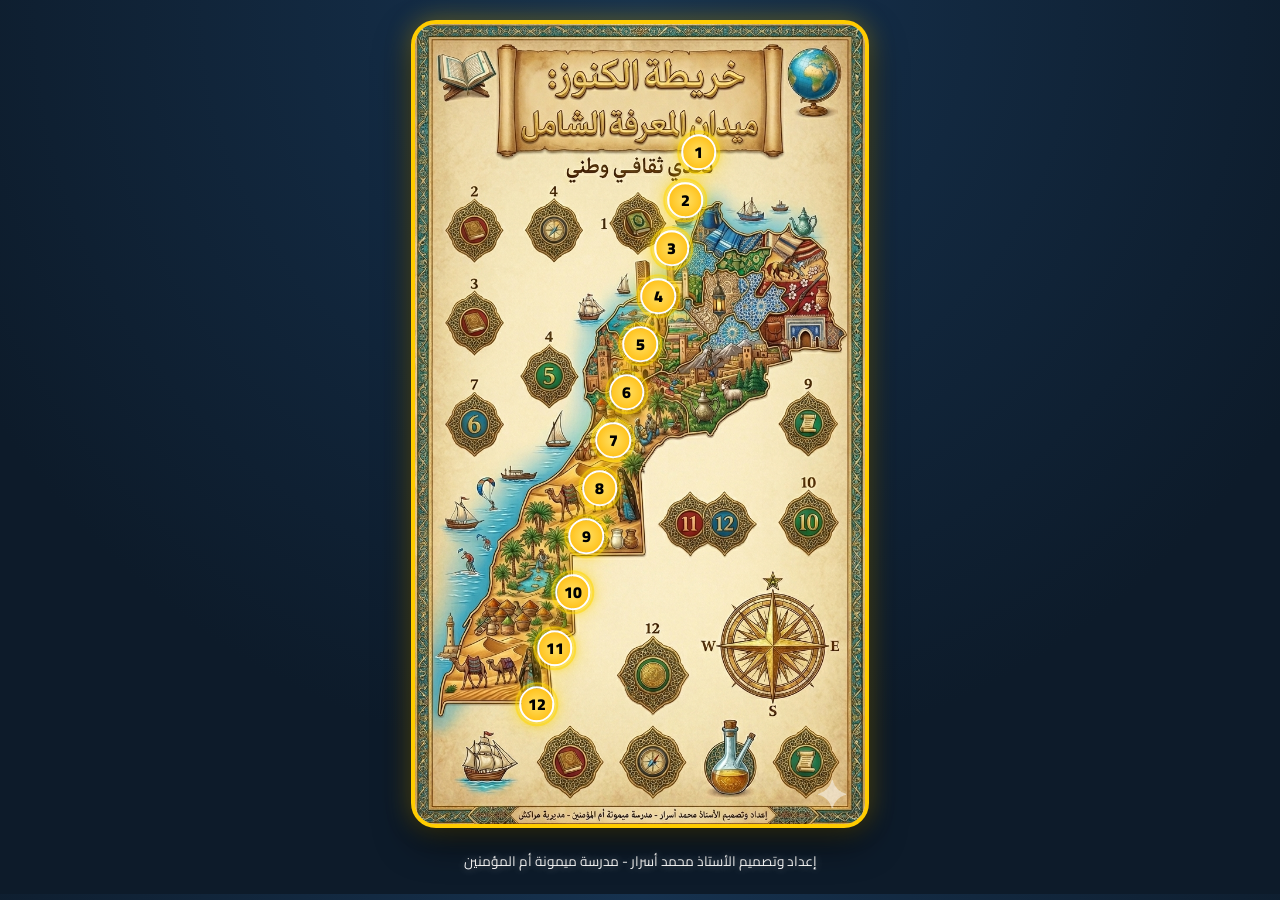
==== commit e4729fe2: "Refactor HTML structure and styles for map challenge" ====
--- a/map_challenge.html
+++ b/map_challenge.html
@@ -1,116 +1,187 @@
 <!DOCTYPE html>
 <html lang="ar" dir="rtl">
 <head>
-    <meta charset="UTF-8">
-    <meta name="viewport" content="width=device-width, initial-scale=1.0">
-    <title>خريطة الكنوز - ميدان المعرفة الشامل</title>
-    <link href="https://fonts.googleapis.com/css2?family=Cairo:wght@700;900&display=swap" rel="stylesheet">
-    <style>
-        :root { --accent-color: #ffcc00; }
-        body { background-color: #0d1b2a; font-family: 'Cairo', sans-serif; margin: 0; padding: 0; }
-
-        /* الحاوية المرنة للحاسوب والهاتف */
-        .map-container {
-            position: relative;
-            width: 95%;
-            max-width: 450px; /* يحافظ على تناسقها في الحاسوب */
-            aspect-ratio: 9 / 16; /* يثبت نسبة أبعاد الصورة */
-            margin: 20px auto;
-            border: 4px solid var(--accent-color);
-            border-radius: 25px;
-            background: #fdf5e6;
-            overflow: hidden;
-            box-shadow: 0 15px 35px rgba(0,0,0,0.5);
-        }
-
-        .morocco-map {
-            width: 100%;
-            height: 100%;
-            display: block;
-            object-fit: cover;
-        }
-
-        /* تنسيق النقاط - مرن بالنسبة المئوية */
-        .map-point {
-            position: absolute;
-            width: 7%; /* حجم النقطة يتغير آلياً مع حجم الخريطة */
-            aspect-ratio: 1/1;
-            background: var(--accent-color);
-            color: #000;
-            border-radius: 50%;
-            display: flex;
-            justify-content: center;
-            align-items: center;
-            font-weight: 900;
-            font-size: clamp(10px, 3vw, 16px); /* حجم خط مرن */
-            border: 2px solid #fff;
-            cursor: pointer;
-            z-index: 10;
-            transform: translate(-50%, -50%); /* يضمن تمركز النقطة فوق الزخرفة */
-            transition: transform 0.2s;
-        }
-
-        .map-point:hover { transform: translate(-50%, -50%) scale(1.2); }
-
-        /* الإحداثيات النهائية الدقيقة (بناءً على الصورة 1000046152.jpg) */
-        .p1 { top: 22.5%; left: 68.5%; }  
-        .p2 { top: 28.5%; left: 81.5%; }  
-        .p3 { top: 31.8%; left: 71.5%; }  
-        .p4 { top: 30.5%; left: 58.5%; }  
-        .p5 { top: 41.5%; left: 63.5%; }  
-        .p6 { top: 46.8%; left: 76.5%; }  
-        .p7 { top: 51.5%; left: 54.5%; }  
-        .p8 { top: 59.5%; left: 46.5%; }  
-        .p9 { top: 64.5%; left: 40.5%; }  
-        .p10 { top: 68.8%; left: 36.5%; } 
-        .p11 { top: 72.8%; left: 32.5%; } 
-        .p12 { top: 75.8%; left: 28.5%; } 
-
-        /* أنيميشن الشعاع الطائر */
-        .flyer-dot {
-            position: absolute;
-            width: 6%;
-            aspect-ratio: 1/1;
-            background: gold;
-            border-radius: 50%;
-            box-shadow: 0 0 20px #fff;
-            z-index: 100;
-            display: none;
-            pointer-events: none;
-            transition: all 0.7s cubic-bezier(0.175, 0.885, 0.32, 1.275);
-            transform: translate(-50%, -50%);
-        }
-
-        .master-signature {
-            text-align: center;
-            color: white;
-            font-size: 0.8rem;
-            margin-bottom: 20px;
-        }
-    </style>
+<meta charset="UTF-8">
+<meta name="viewport" content="width=device-width, initial-scale=1.0">
+<title>خريطة الكنوز - ميدان المعرفة الشامل</title>
+
+<link href="https://fonts.googleapis.com/css2?family=Cairo:wght@700;900&display=swap" rel="stylesheet">
+
+<style>
+:root{
+    --accent-color:#ffcc00;
+}
+
+body{
+    background:
+        radial-gradient(circle at top,#16324f,#0d1b2a 70%);
+    font-family:'Cairo',sans-serif;
+    margin:0;
+    padding:0;
+    overflow-x:hidden;
+}
+
+/* الحاوية */
+.map-container{
+    position:relative;
+    width:95%;
+    max-width:450px;
+    aspect-ratio:9/16;
+    margin:20px auto;
+    border:4px solid var(--accent-color);
+    border-radius:25px;
+    background:#fdf5e6;
+    overflow:hidden;
+
+    box-shadow:
+        0 15px 35px rgba(0,0,0,0.6),
+        0 0 25px rgba(255,204,0,0.4);
+}
+
+/* الخريطة */
+.morocco-map{
+    width:100%;
+    height:100%;
+    object-fit:cover;
+    display:block;
+}
+
+/* النقاط */
+.map-point{
+    position:absolute;
+    width:7%;
+    aspect-ratio:1/1;
+
+    background:radial-gradient(circle,#ffe066,#ffb700);
+
+    color:#000;
+    border-radius:50%;
+
+    display:flex;
+    justify-content:center;
+    align-items:center;
+
+    font-weight:900;
+    font-size:clamp(10px,3vw,16px);
+
+    border:2px solid #fff;
+
+    cursor:pointer;
+    z-index:10;
+
+    transform:translate(-50%,-50%);
+    transition:0.25s;
+
+    box-shadow:
+        0 0 10px gold,
+        0 0 25px rgba(255,215,0,0.8);
+}
+
+/* تأثير النبض */
+.map-point::before{
+    content:"";
+    position:absolute;
+    inset:-6px;
+    border-radius:50%;
+    border:2px solid rgba(255,215,0,0.5);
+
+    animation:pulse 2s infinite;
+}
+
+@keyframes pulse{
+    0%{
+        transform:scale(0.8);
+        opacity:1;
+    }
+
+    100%{
+        transform:scale(1.7);
+        opacity:0;
+    }
+}
+
+.map-point:hover{
+    transform:translate(-50%,-50%) scale(1.2);
+}
+
+/* نقاط الساحل */
+.p1  { top:16%; left:63%; }
+.p2  { top:22%; left:60%; }
+.p3  { top:28%; left:57%; }
+.p4  { top:34%; left:54%; }
+.p5  { top:40%; left:50%; }
+.p6  { top:46%; left:47%; }
+.p7  { top:52%; left:44%; }
+.p8  { top:58%; left:41%; }
+.p9  { top:64%; left:38%; }
+.p10 { top:71%; left:35%; }
+.p11 { top:78%; left:31%; }
+.p12 { top:85%; left:27%; }
+
+/* الشعاع الطائر */
+.flyer-dot{
+    position:absolute;
+
+    width:6%;
+    aspect-ratio:1/1;
+
+    border-radius:50%;
+
+    background:radial-gradient(circle,#fff,#ffd700);
+
+    box-shadow:
+        0 0 20px white,
+        0 0 40px gold,
+        0 0 60px orange;
+
+    z-index:100;
+
+    display:none;
+
+    pointer-events:none;
+
+    transform:translate(-50%,-50%);
+
+    transition:
+        top 0.8s cubic-bezier(.175,.885,.32,1.275),
+        left 0.8s cubic-bezier(.175,.885,.32,1.275);
+}
+
+/* التوقيع */
+.master-signature{
+    text-align:center;
+    color:white;
+    font-size:0.85rem;
+    margin-bottom:20px;
+    text-shadow:0 0 8px rgba(255,255,255,0.4);
+}
+</style>
 </head>
+
 <body>
 
 <div class="map-container">
+
     <!-- صورة الخريطة -->
     <img src="map.png" class="morocco-map">
-    
-    <!-- عنصر الشعاع الطائر -->
+
+    <!-- الشعاع -->
     <div id="flyer" class="flyer-dot"></div>
-    
-    <!-- نقاط الكنوز -->
-    <div class="map-point p1" onclick="showQuestion(1, this)">1</div>
-    <div class="map-point p2" onclick="showQuestion(2, this)">2</div>
-    <div class="map-point p3" onclick="showQuestion(3, this)">3</div>
-    <div class="map-point p4" onclick="showQuestion(4, this)">4</div>
-    <div class="map-point p5" onclick="showQuestion(5, this)">5</div>
-    <div class="map-point p6" onclick="showQuestion(6, this)">6</div>
-    <div class="map-point p7" onclick="showQuestion(7, this)">7</div>
-    <div class="map-point p8" onclick="showQuestion(8, this)">8</div>
-    <div class="map-point p9" onclick="showQuestion(9, this)">9</div>
-    <div class="map-point p10" onclick="showQuestion(10, this)">10</div>
-    <div class="map-point p11" onclick="showQuestion(11, this)">11</div>
-    <div class="map-point p12" onclick="showQuestion(12, this)">12</div>
+
+    <!-- النقاط -->
+    <div class="map-point p1" onclick="showQuestion(1,this)">1</div>
+    <div class="map-point p2" onclick="showQuestion(2,this)">2</div>
+    <div class="map-point p3" onclick="showQuestion(3,this)">3</div>
+    <div class="map-point p4" onclick="showQuestion(4,this)">4</div>
+    <div class="map-point p5" onclick="showQuestion(5,this)">5</div>
+    <div class="map-point p6" onclick="showQuestion(6,this)">6</div>
+    <div class="map-point p7" onclick="showQuestion(7,this)">7</div>
+    <div class="map-point p8" onclick="showQuestion(8,this)">8</div>
+    <div class="map-point p9" onclick="showQuestion(9,this)">9</div>
+    <div class="map-point p10" onclick="showQuestion(10,this)">10</div>
+    <div class="map-point p11" onclick="showQuestion(11,this)">11</div>
+    <div class="map-point p12" onclick="showQuestion(12,this)">12</div>
+
 </div>
 
 <div class="master-signature">
@@ -118,37 +189,51 @@
 </div>
 
 <script>
-    let lastPoint = null;
-
-    function showQuestion(num, element) {
-        const flyer = document.getElementById('flyer');
-        
-        // جلب الإحداثيات بالنسبة المئوية
-        const targetTop = element.style.top || window.getComputedStyle(element).top;
-        const targetLeft = element.style.left || window.getComputedStyle(element).left;
-
-        if (lastPoint) {
-            // إعداد نقطة الانطلاق
-            flyer.style.display = 'block';
-            flyer.style.top = lastPoint.style.top || window.getComputedStyle(lastPoint).top;
-            flyer.style.left = lastPoint.style.left || window.getComputedStyle(lastPoint).left;
-            
-            // بدء الطيران
-            setTimeout(() => {
-                flyer.style.top = targetTop;
-                flyer.style.left = targetLeft;
-            }, 50);
-        }
-
-        lastPoint = element;
-
-        // فتح السؤال بعد الوصول
-        setTimeout(() => {
-            flyer.style.display = 'none';
-            console.log("فتح كنز رقم: " + num);
-            // أضف هنا الكود الذي يظهر نافذة السؤال
-        }, 800);
+let lastPoint = null;
+
+function showQuestion(num, element){
+
+    const flyer = document.getElementById('flyer');
+
+    const style = window.getComputedStyle(element);
+
+    const targetTop = style.top;
+    const targetLeft = style.left;
+
+    if(lastPoint){
+
+        const lastStyle = window.getComputedStyle(lastPoint);
+
+        flyer.style.display = 'block';
+
+        flyer.style.top = lastStyle.top;
+        flyer.style.left = lastStyle.left;
+
+        setTimeout(()=>{
+
+            flyer.style.top = targetTop;
+            flyer.style.left = targetLeft;
+
+        },50);
+
+    }else{
+
+        flyer.style.display = 'block';
+
+        flyer.style.top = targetTop;
+        flyer.style.left = targetLeft;
     }
+
+    lastPoint = element;
+
+    setTimeout(()=>{
+
+        flyer.style.display = 'none';
+
+        alert("فتح الكنز رقم " + num);
+
+    },850);
+}
 </script>
 
 </body>
